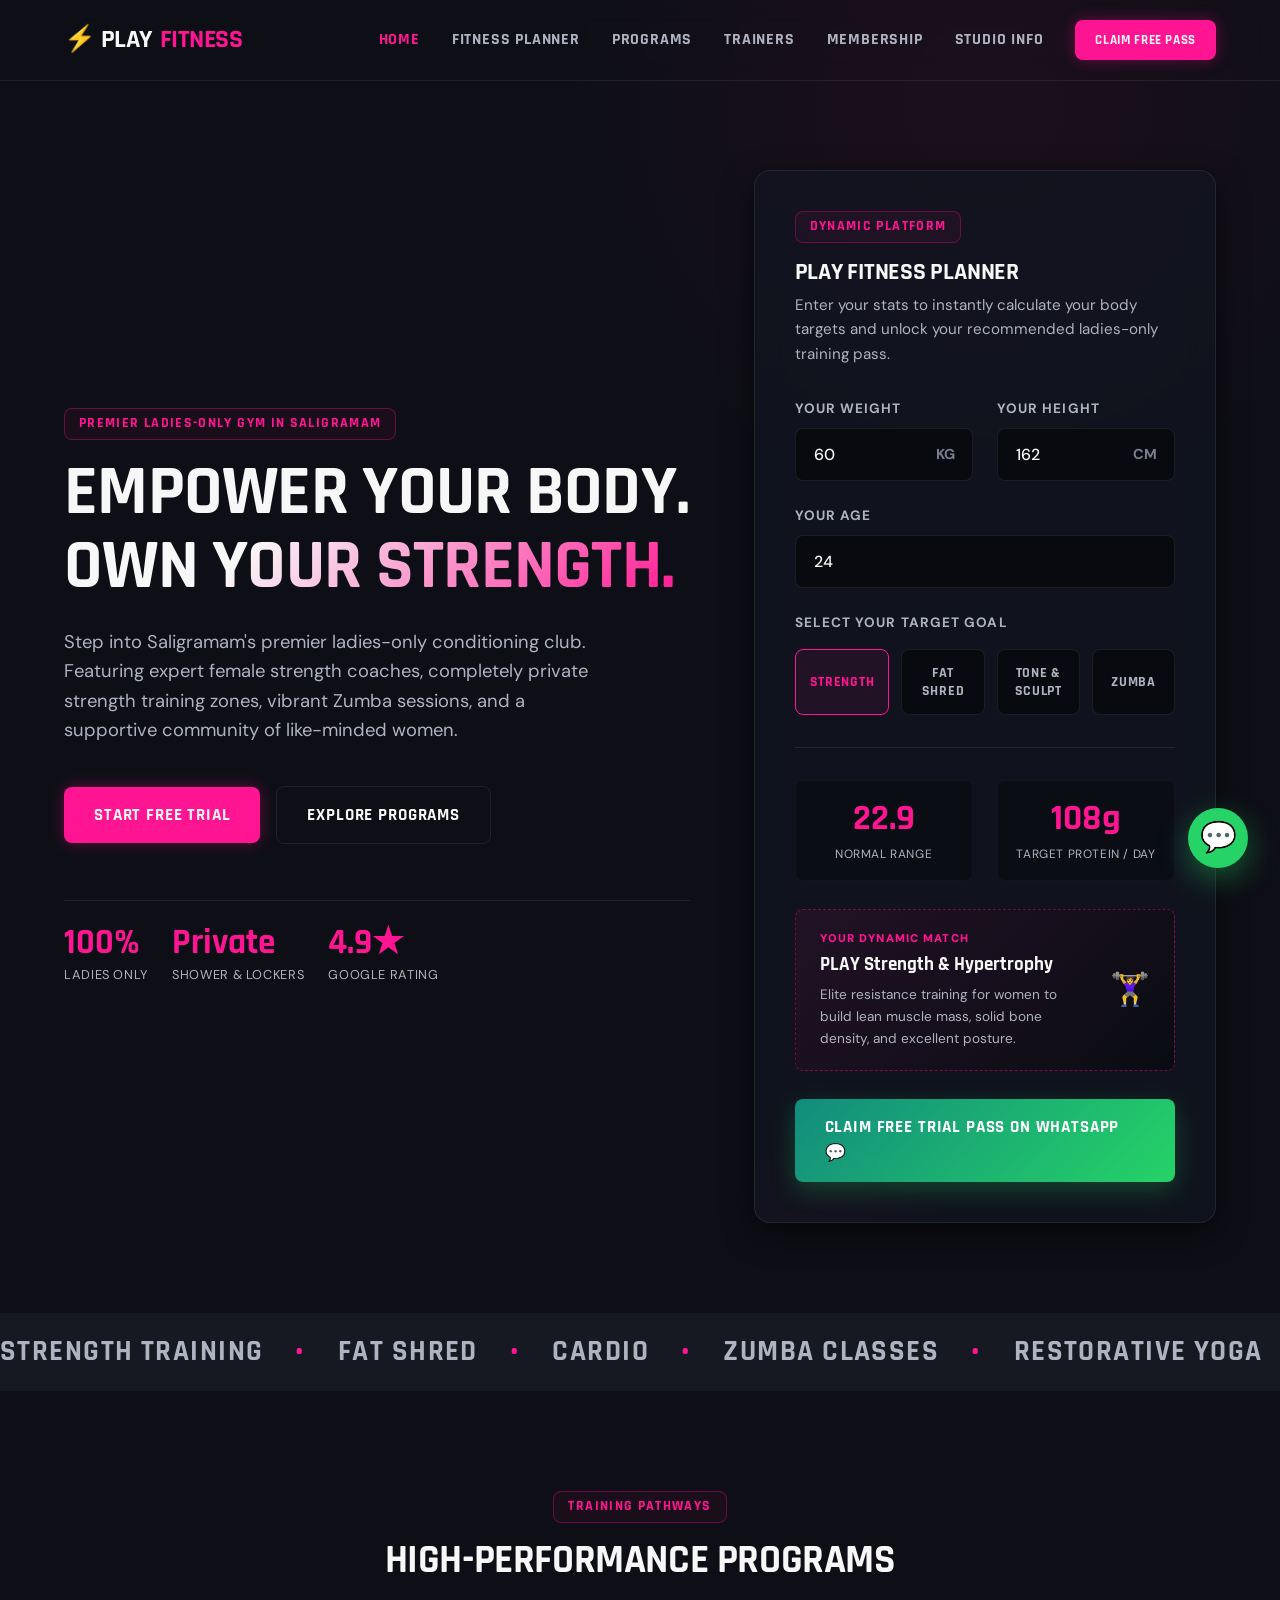
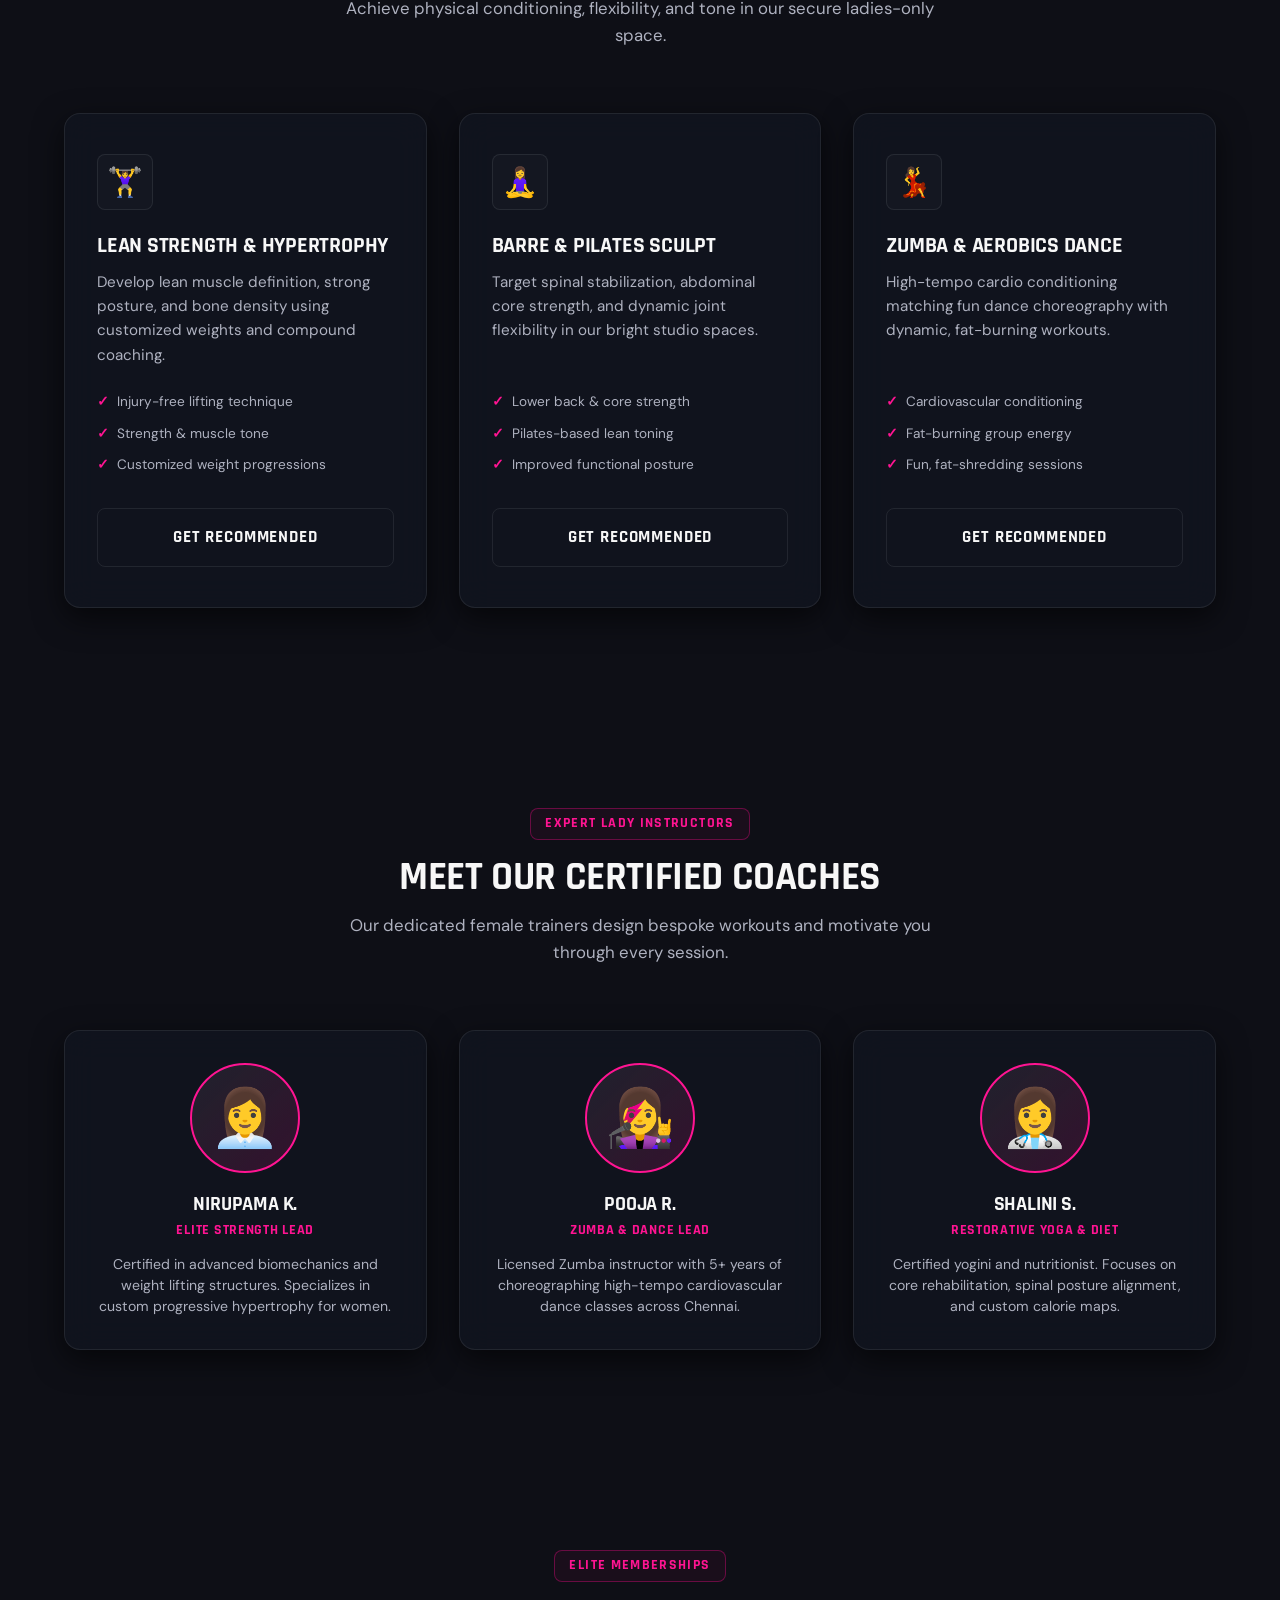
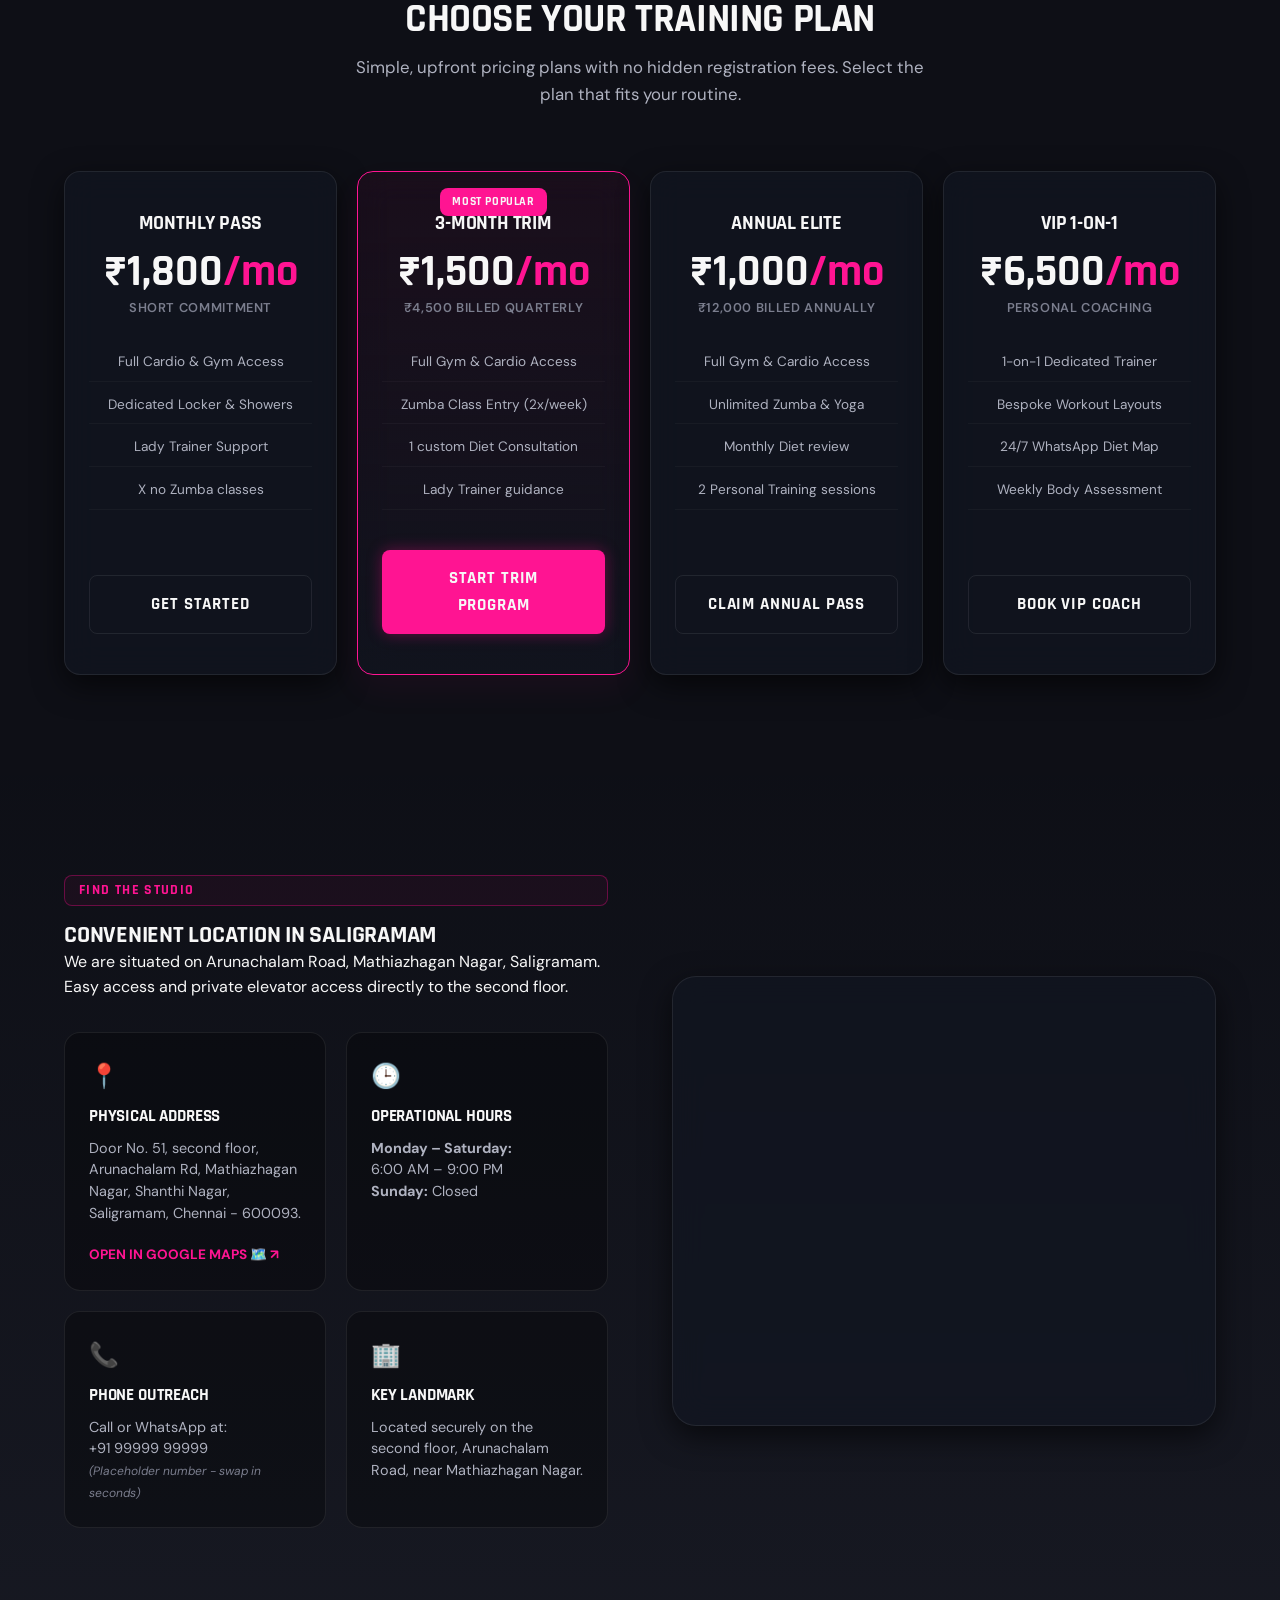
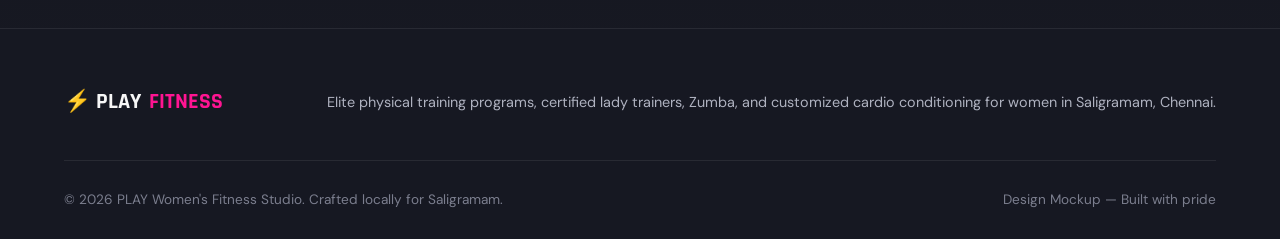
==== index.html @ 0df242b4 "Initial commit of PlayFitness" ====
<!DOCTYPE html>
<html lang="en">

<head>
  <meta charset="UTF-8">
  <meta name="viewport" content="width=device-width, initial-scale=1.0">

  <!-- Primary SEO Meta Tags -->
  <title>PLAY Women's Fitness Studio — Saligramam, Chennai | Ladies Gym</title>
  <meta name="description"
    content="PLAY Women's Fitness Studio is Saligramam's premier ladies gym. Join today for customized strength training, HIIT fat shred, Zumba classes, and private lady trainers.">
  <meta name="keywords"
    content="Ladies Gym in Saligramam, Women's Fitness Studio Chennai, Zumba Classes Saligramam, Female Personal Trainer Chennai, Best Gym for Women Chennai">
  <meta name="author" content="PLAY Women's Fitness Studio">

  <!-- Open Graph / Facebook -->
  <meta property="og:type" content="website">
  <meta property="og:url" content="https://playwomensfitness.in">
  <meta property="og:title" content="PLAY Women's Fitness Studio — Saligramam, Chennai">
  <meta property="og:description"
    content="Empower your body at Saligramam's premier ladies-only gym. Claim your free 1-Day Trial Pass and try our private group classes today.">

  <!-- Tab Icon (Pulsing Lightning Bolt Emoji SVG) -->
  <link rel="icon"
    href="data:image/svg+xml,<svg xmlns=%22http://www.w3.org/2000/svg%22 viewBox=%220 0 100 100%22><text y=%22.9em%22 font-size=%2290%22>⚡</text></svg>">

  <!-- CSS Stylesheet -->
  <link rel="stylesheet" href="css/style.css">
</head>

<body>

  <!-- ==========================================
       HEADER & NAVIGATION
       ========================================== -->
  <header class="site-header">
    <div class="container header-container">
      <a href="#" class="logo">
        ⚡ PLAY <span>Fitness</span>
      </a>

      <nav class="nav-menu">
        <a href="#" class="nav-link active">Home</a>
        <a href="#planner" class="nav-link">Fitness Planner</a>
        <a href="#programs" class="nav-link">Programs</a>
        <a href="#trainers" class="nav-link">Trainers</a>
        <a href="#pricing" class="nav-link">Membership</a>
        <a href="#location" class="nav-link">Studio Info</a>
        <a href="#planner" class="btn btn-primary"
          style="padding: 10px 20px; font-size: 0.8rem; border-radius: var(--radius-sm);">Claim Free Pass</a>
      </nav>

      <button class="menu-toggle" aria-label="Toggle Menu">
        <span></span>
        <span></span>
        <span></span>
      </button>
    </div>
  </header>

  <!-- ==========================================
       HERO SECTION
       ========================================== -->
  <section class="hero-section">
    <div class="container hero-grid">
      <div class="hero-content">
        <span class="section-tag">PREMIER LADIES-ONLY GYM IN SALIGRAMAM</span>
        <h1>Empower Your Body. <br><span class="text-gradient">Own Your Strength.</span></h1>
        <p>Step into Saligramam's premier ladies-only conditioning club. Featuring expert female strength coaches,
          completely private strength training zones, vibrant Zumba sessions, and a supportive community of like-minded
          women.</p>
        <div class="hero-cta">
          <a href="#planner" class="btn btn-primary">Start Free Trial</a>
          <a href="#programs" class="btn btn-secondary">Explore Programs</a>
        </div>

        <div class="hero-badge-group">
          <div class="hero-badge">
            <span class="number">100%</span>
            <span class="label">Ladies Only</span>
          </div>
          <div class="hero-badge">
            <span class="number">Private</span>
            <span class="label">Shower & Lockers</span>
          </div>
          <div class="hero-badge">
            <span class="number">4.9★</span>
            <span class="label">Google Rating</span>
          </div>
        </div>
      </div>

      <!-- Interactive Calculator Card (Scaffolded Right Side of Hero) -->
      <div id="planner" class="calculator-card glass-card">
        <span class="section-tag">DYNAMIC PLATFORM</span>
        <h2 class="calc-title">PLAY Fitness Planner</h2>
        <p class="calc-subtitle">Enter your stats to instantly calculate your body targets and unlock your recommended
          ladies-only training pass.</p>

        <div class="form-container">
          <div class="form-row">
            <div class="input-group">
              <label class="input-label" for="weight">Your Weight</label>
              <div class="input-wrapper">
                <input class="form-control" type="number" id="weight" value="60" min="30" max="250" required>
                <span class="input-unit">KG</span>
              </div>
            </div>
            <div class="input-group">
              <label class="input-label" for="height">Your Height</label>
              <div class="input-wrapper">
                <input class="form-control" type="number" id="height" value="162" min="100" max="250" required>
                <span class="input-unit">CM</span>
              </div>
            </div>
          </div>

          <div class="form-row">
            <div class="input-group" style="grid-column: span 2;">
              <label class="input-label" for="age">Your Age</label>
              <input class="form-control" type="number" id="age" value="24" min="10" max="100" required>
            </div>
          </div>

          <div class="input-group" style="margin-bottom: 28px;">
            <label class="input-label" style="margin-bottom: 8px;">Select Your Target Goal</label>
            <div class="goal-selector">
              <button class="btn-select active" data-goal="muscle">Strength</button>
              <button class="btn-select" data-goal="loss">Fat Shred</button>
              <button class="btn-select" data-goal="core">Tone & Sculpt</button>
              <button class="btn-select" data-goal="dance">Zumba</button>
            </div>
          </div>

          <!-- Dynamic Results Area -->
          <div class="calc-results">
            <div class="results-grid">
              <div class="result-box">
                <div id="bmi-value" class="result-val">22.9</div>
                <div id="bmi-label" class="result-label">Normal Range</div>
              </div>
              <div class="result-box">
                <div id="protein-value" class="result-val">108g</div>
                <div class="result-label">Target Protein / Day</div>
              </div>
            </div>

            <div class="recommendation-alert">
              <div class="info">
                <span class="tag">YOUR DYNAMIC MATCH</span>
                <div id="recom-program" class="program-name">PLAY Strength & Hypertrophy</div>
                <div id="recom-desc" class="program-desc">Elite resistance training for women to build lean muscle mass,
                  solid bone density, and excellent posture.</div>
              </div>
              <div id="recom-icon" class="icon">🏋️‍♀️</div>
            </div>

            <!-- WhatsApp URL Link -->
            <a id="whatsapp-cta" href="#" target="_blank" class="btn cta-btn-whatsapp">
              Claim Free Trial Pass on WhatsApp 💬
            </a>
          </div>
        </div>
      </div>
    </div>
  </section>

  <!-- ==========================================
       INFINITE SCROLLING TEXT MARQUEE
       ========================================== -->
  <section class="marquee-container">
    <div class="marquee-content">
      <div class="marquee-text">STRENGTH TRAINING <span>•</span> FAT SHRED <span>•</span> CARDIO <span>•</span> ZUMBA
        CLASSES <span>•</span> Restorative Yoga <span>•</span> 100% PRIVATE SISTERHOOD <span>•</span> DIET CONSULTATIONS
        <span>•</span></div>
      <div class="marquee-text">STRENGTH TRAINING <span>•</span> FAT SHRED <span>•</span> CARDIO <span>•</span> ZUMBA
        CLASSES <span>•</span> Restorative Yoga <span>•</span> 100% PRIVATE SISTERHOOD <span>•</span> DIET CONSULTATIONS
        <span>•</span></div>
    </div>
  </section>

  <!-- ==========================================
       PROGRAMS / SERVICES SECTION
       ========================================== -->
  <section id="programs" class="programs-section">
    <div class="container">
      <div class="section-header">
        <span class="section-tag">TRAINING PATHWAYS</span>
        <h2>High-Performance Programs</h2>
        <p>Achieve physical conditioning, flexibility, and tone in our secure ladies-only space.</p>
      </div>

      <div class="programs-grid">
        <!-- Card 1: Strength Training -->
        <div class="program-card glass-card">
          <div class="program-icon">🏋️‍♀️</div>
          <h3>Lean Strength & Hypertrophy</h3>
          <p>Develop lean muscle definition, strong posture, and bone density using customized weights and compound
            coaching.</p>
          <ul class="program-features">
            <li>Injury-free lifting technique</li>
            <li>Strength & muscle tone</li>
            <li>Customized weight progressions</li>
          </ul>
          <a href="#planner" class="btn btn-secondary">Get Recommended</a>
        </div>

        <!-- Card 2: Pilates & Sculpt -->
        <div class="program-card glass-card">
          <div class="program-icon">🧘‍♀️</div>
          <h3>Barre & Pilates Sculpt</h3>
          <p>Target spinal stabilization, abdominal core strength, and dynamic joint flexibility in our bright studio
            spaces.</p>
          <ul class="program-features">
            <li>Lower back & core strength</li>
            <li>Pilates-based lean toning</li>
            <li>Improved functional posture</li>
          </ul>
          <a href="#planner" class="btn btn-secondary">Get Recommended</a>
        </div>

        <!-- Card 3: Zumba & Aerobics -->
        <div class="program-card glass-card">
          <div class="program-icon">💃</div>
          <h3>Zumba & Aerobics Dance</h3>
          <p>High-tempo cardio conditioning matching fun dance choreography with dynamic, fat-burning workouts.</p>
          <ul class="program-features">
            <li>Cardiovascular conditioning</li>
            <li>Fat-burning group energy</li>
            <li>Fun, fat-shredding sessions</li>
          </ul>
          <a href="#planner" class="btn btn-secondary">Get Recommended</a>
        </div>
      </div>
    </div>
  </section>

  <!-- ==========================================
       TRAINERS GRID SECTION
       ========================================== -->
  <section id="trainers" class="trainers-section">
    <div class="container">
      <div class="section-header">
        <span class="section-tag">EXPERT LADY INSTRUCTORS</span>
        <h2>Meet Our Certified Coaches</h2>
        <p>Our dedicated female trainers design bespoke workouts and motivate you through every session.</p>
      </div>

      <div class="trainers-grid">
        <!-- Trainer 1 -->
        <div class="trainer-card glass-card">
          <div class="trainer-photo">👩‍💼</div>
          <h3>Nirupama K.</h3>
          <span class="role">Elite Strength Lead</span>
          <p>Certified in advanced biomechanics and weight lifting structures. Specializes in custom progressive
            hypertrophy for women.</p>
        </div>

        <!-- Trainer 2 -->
        <div class="trainer-card glass-card">
          <div class="trainer-photo">👩‍🎤</div>
          <h3>Pooja R.</h3>
          <span class="role">Zumba & Dance Lead</span>
          <p>Licensed Zumba instructor with 5+ years of choreographing high-tempo cardiovascular dance classes across
            Chennai.</p>
        </div>

        <!-- Trainer 3 -->
        <div class="trainer-card glass-card">
          <div class="trainer-photo">👩‍⚕️</div>
          <h3>Shalini S.</h3>
          <span class="role">Restorative Yoga & Diet</span>
          <p>Certified yogini and nutritionist. Focuses on core rehabilitation, spinal posture alignment, and custom
            calorie maps.</p>
        </div>
      </div>
    </div>
  </section>

  <!-- ==========================================
       PRICING TABLES SECTION
       ========================================== -->
  <section id="pricing" class="pricing-section">
    <div class="container">
      <div class="section-header">
        <span class="section-tag">Elite MEMBERSHIPS</span>
        <h2>Choose Your Training Plan</h2>
        <p>Simple, upfront pricing plans with no hidden registration fees. Select the plan that fits your routine.</p>
      </div>

      <div class="pricing-grid">
        <!-- Plan 1 -->
        <div class="price-card glass-card">
          <h3>Monthly Pass</h3>
          <div class="price">₹1,800<span>/mo</span></div>
          <div class="price-duration">Short Commitment</div>
          <ul class="price-features">
            <li>Full Cardio & Gym Access</li>
            <li>Dedicated Locker & Showers</li>
            <li>Lady Trainer Support</li>
            <li>X no Zumba classes</li>
          </ul>
          <a href="#planner" class="btn btn-secondary">Get Started</a>
        </div>

        <!-- Plan 2 -->
        <div class="price-card glass-card featured">
          <div class="popular-badge">Most Popular</div>
          <h3>3-Month Trim</h3>
          <div class="price">₹1,500<span>/mo</span></div>
          <div class="price-duration">₹4,500 Billed Quarterly</div>
          <ul class="price-features">
            <li>Full Gym & Cardio Access</li>
            <li>Zumba Class Entry (2x/week)</li>
            <li>1 custom Diet Consultation</li>
            <li>Lady Trainer guidance</li>
          </ul>
          <a href="#planner" class="btn btn-primary">Start Trim Program</a>
        </div>

        <!-- Plan 3 -->
        <div class="price-card glass-card">
          <h3>Annual Elite</h3>
          <div class="price">₹1,000<span>/mo</span></div>
          <div class="price-duration">₹12,000 Billed Annually</div>
          <ul class="price-features">
            <li>Full Gym & Cardio Access</li>
            <li>Unlimited Zumba & Yoga</li>
            <li>Monthly Diet review</li>
            <li>2 Personal Training sessions</li>
          </ul>
          <a href="#planner" class="btn btn-secondary">Claim Annual Pass</a>
        </div>

        <!-- Plan 4 -->
        <div class="price-card glass-card">
          <h3>VIP 1-on-1</h3>
          <div class="price">₹6,500<span>/mo</span></div>
          <div class="price-duration">Personal Coaching</div>
          <ul class="price-features">
            <li>1-on-1 Dedicated Trainer</li>
            <li>Bespoke Workout Layouts</li>
            <li>24/7 WhatsApp Diet Map</li>
            <li>Weekly Body Assessment</li>
          </ul>
          <a href="#planner" class="btn btn-secondary">Book VIP Coach</a>
        </div>
      </div>
    </div>
  </section>

  <!-- ==========================================
       LOCATION & HOURS SECTION
       ========================================== -->
  <section id="location" class="location-section">
    <div class="container location-grid">
      <div class="studio-info">
        <span class="section-tag">FIND THE STUDIO</span>
        <h2>Convenient Location in Saligramam</h2>
        <p>We are situated on Arunachalam Road, Mathiazhagan Nagar, Saligramam. Easy access and private elevator access
          directly to the second floor.</p>

        <div class="info-cards">
          <div class="info-card">
            <span class="icon">📍</span>
            <h4>Physical Address</h4>
            <p>Door No. 51, second floor, Arunachalam Rd, Mathiazhagan Nagar, Shanthi Nagar, Saligramam, Chennai -
              600093.</p>
            <a href="https://www.google.com/maps/search/?api=1&query=PLAY+Womens+Fitness+Studio+Saligramam+Chennai"
              target="_blank"
              style="color: var(--accent-magenta); font-size: 0.85rem; font-weight: 700; text-transform: uppercase; margin-top: 8px; display: inline-flex; align-items: center; gap: 4px;">
              Open in Google Maps 🗺️ ↗
            </a>
          </div>
          <div class="info-card">
            <span class="icon">🕒</span>
            <h4>Operational Hours</h4>
            <p><strong>Monday – Saturday:</strong><br>6:00 AM – 9:00 PM<br><strong>Sunday:</strong> Closed</p>
          </div>
          <div class="info-card">
            <span class="icon">📞</span>
            <h4>Phone Outreach</h4>
            <p>Call or WhatsApp at:<br>+91 99999 99999 <br><span
                style="font-size: 0.75rem; color: var(--text-muted); font-style: italic;">(Placeholder number - swap in
                seconds)</span></p>
          </div>
          <div class="info-card">
            <span class="icon">🏢</span>
            <h4>Key Landmark</h4>
            <p>Located securely on the second floor, Arunachalam Road, near Mathiazhagan Nagar.</p>
          </div>
        </div>
      </div>

      <!-- Interactive Google Maps Frame (Dynamic search layout) -->
      <div class="map-card glass-card">
        <iframe
          src="https://maps.google.com/maps?q=PLAY+Womens+Fitness+Studio+Saligramam+Chennai&t=&z=15&ie=UTF8&iwloc=&output=embed"
          allowfullscreen="" loading="lazy" referrerpolicy="no-referrer-when-downgrade">
        </iframe>
      </div>
    </div>
  </section>

  <!-- ==========================================
       FOOTER
       ========================================== -->
  <footer class="site-footer">
    <div class="container">
      <div class="footer-top">
        <div class="footer-logo">
          ⚡ PLAY <span>Fitness</span>
        </div>
        <p class="footer-tagline">Elite physical training programs, certified lady trainers, Zumba, and customized
          cardio conditioning for women in Saligramam, Chennai.</p>
      </div>

      <div class="footer-bottom">
        <p>&copy; 2026 PLAY Women's Fitness Studio. Crafted locally for Saligramam.</p>
        <p>Design Mockup &mdash; Built with pride</p>
      </div>
    </div>
  </footer>

  <!-- ==========================================
       STICKY FLOATING ACTIONS
       ========================================== -->
  <!-- Floating WhatsApp Hotkey (Placeholder number) -->
  <a href="https://wa.me/919999999999?text=Hi%20PLAY%20Fitness!%20I'd%20like%20to%20claim%20my%20Free%201-Day%20Trial%20Pass."
    target="_blank" class="whatsapp-sticky" style="background-color: #25d366;" aria-label="Chat on WhatsApp">
    💬
  </a>

  <!-- JavaScript Application -->
  <script src="js/app.js"></script>
</body>

</html>
---- css/style.css ----
@import url('https://fonts.googleapis.com/css2?family=Rajdhani:wght@500;600;700;800&family=DM+Sans:ital,opsz,wght@0,9..40,100..1000;1,9..40,100..1000&display=swap');

/* ==========================================
   CSS CUSTOM PROPERTIES (DESIGN TOKENS)
   ========================================== */
:root {
  /* Color System - Hot Magenta, Violet & Deep Indigo */
  --bg-primary: hsl(230, 24%, 7%);
  --bg-secondary: hsl(230, 20%, 11%);
  --bg-tertiary: hsl(230, 16%, 15%);

  --accent-magenta: hsl(328, 100%, 54%);
  --accent-magenta-hover: hsl(328, 100%, 46%);
  --accent-magenta-rgb: 255, 10, 137;

  --accent-purple: hsl(270, 85%, 60%);
  --accent-purple-rgb: 139, 38, 255;

  --text-primary: hsl(0, 0%, 97%);
  --text-secondary: hsl(230, 12%, 72%);
  --text-muted: hsl(230, 8%, 52%);

  /* Glassmorphism Styles */
  --glass-bg: rgba(18, 22, 33, 0.7);
  --glass-border: rgba(255, 255, 255, 0.08);
  --glass-glow: rgba(255, 10, 137, 0.12);

  /* Layout Spacing & Borders */
  --radius-sm: 8px;
  --radius-md: 16px;
  --radius-lg: 24px;
  --radius-full: 9999px;
  --shadow-sm: 0 4px 10px rgba(0, 0, 0, 0.4);
  --shadow-md: 0 10px 30px rgba(0, 0, 0, 0.6);
  --shadow-lg: 0 20px 50px rgba(0, 0, 0, 0.8);

  /* Transitions */
  --transition-fast: 0.15s cubic-bezier(0.4, 0, 0.2, 1);
  --transition-normal: 0.25s cubic-bezier(0.4, 0, 0.2, 1);
  --transition-slow: 0.45s cubic-bezier(0.4, 0, 0.2, 1);

  /* Fonts */
  --font-headings: 'Rajdhani', sans-serif;
  --font-body: 'DM Sans', sans-serif;
}

/* ==========================================
   RESET & BASE STYLES
   ========================================== */
*,
*::before,
*::after {
  box-sizing: border-box;
  margin: 0;
  padding: 0;
}

html {
  scroll-behavior: smooth;
  font-size: 16px;
  -webkit-font-smoothing: antialiased;
  -moz-osx-font-smoothing: grayscale;
}

body {
  background-color: var(--bg-primary);
  color: var(--text-primary);
  font-family: var(--font-body);
  line-height: 1.6;
  overflow-x: hidden;
}

h1,
h2,
h3,
h4,
h5,
h6 {
  font-family: var(--font-headings);
  font-weight: 800;
  letter-spacing: -0.01em;
  line-height: 1.1;
  text-transform: uppercase;
}

a {
  color: inherit;
  text-decoration: none;
  transition: var(--transition-fast);
}

ul {
  list-style: none;
}

img {
  max-width: 100%;
  height: auto;
  display: block;
}

/* Custom Scrollbar */
::-webkit-scrollbar {
  width: 8px;
}

::-webkit-scrollbar-track {
  background: var(--bg-primary);
}

::-webkit-scrollbar-thumb {
  background: var(--bg-tertiary);
  border-radius: var(--radius-full);
}

::-webkit-scrollbar-thumb:hover {
  background: var(--accent-magenta);
}

/* ==========================================
   REUSABLE UTILITIES
   ========================================== */
.container {
  width: 100%;
  max-width: 1200px;
  margin: 0 auto;
  padding: 0 24px;
}

.glass-card {
  background: var(--glass-bg);
  border: 1px solid var(--glass-border);
  backdrop-filter: blur(16px);
  -webkit-backdrop-filter: blur(16px);
  border-radius: var(--radius-md);
  box-shadow: var(--shadow-md);
}

.btn {
  display: inline-flex;
  align-items: center;
  justify-content: center;
  gap: 8px;
  padding: 15px 30px;
  font-family: var(--font-headings);
  font-size: 1.05rem;
  font-weight: 700;
  text-transform: uppercase;
  border-radius: var(--radius-sm);
  border: none;
  cursor: pointer;
  transition: var(--transition-normal);
  position: relative;
  overflow: hidden;
  letter-spacing: 0.05em;
}

.btn-primary {
  background-color: var(--accent-magenta);
  color: var(--text-primary);
  box-shadow: 0 0 15px rgba(var(--accent-magenta-rgb), 0.35);
  font-weight: 800;
}

.btn-primary:hover {
  background-color: var(--accent-magenta-hover);
  transform: translateY(-2px);
  box-shadow: 0 0 25px rgba(var(--accent-magenta-rgb), 0.55);
}

.btn-secondary {
  background-color: transparent;
  color: var(--text-primary);
  border: 1.5px solid var(--glass-border);
}

.btn-secondary:hover {
  background-color: rgba(255, 255, 255, 0.04);
  border-color: var(--text-primary);
  transform: translateY(-2px);
}

.text-gradient {
  background: linear-gradient(135deg, var(--text-primary) 30%, var(--accent-magenta) 100%);
  -webkit-background-clip: text;
  -webkit-text-fill-color: transparent;
  background-clip: text;
}

.section-tag {
  display: inline-block;
  font-family: var(--font-headings);
  font-size: 0.85rem;
  font-weight: 800;
  text-transform: uppercase;
  color: var(--accent-magenta);
  border: 1px solid rgba(var(--accent-magenta-rgb), 0.35);
  padding: 4px 14px;
  border-radius: var(--radius-sm);
  margin-bottom: 16px;
  letter-spacing: 0.1em;
  background: rgba(var(--accent-magenta-rgb), 0.05);
}

/* ==========================================
   HEADER & NAVIGATION
   ========================================== */
.site-header {
  position: fixed;
  top: 0;
  left: 0;
  width: 100%;
  z-index: 100;
  background: rgba(var(--bg-primary), 0.85);
  backdrop-filter: blur(12px);
  -webkit-backdrop-filter: blur(12px);
  border-bottom: 1px solid var(--glass-border);
  transition: var(--transition-normal);
}

.header-container {
  display: flex;
  align-items: center;
  justify-content: space-between;
  height: 80px;
}

.logo {
  display: flex;
  align-items: center;
  gap: 8px;
  font-family: var(--font-headings);
  font-size: 1.6rem;
  font-weight: 800;
  text-transform: uppercase;
  letter-spacing: -0.02em;
}

.logo span {
  color: var(--accent-magenta);
}

.nav-menu {
  display: flex;
  align-items: center;
  gap: 32px;
}

.nav-link {
  font-size: 1rem;
  font-weight: 700;
  color: var(--text-secondary);
  text-transform: uppercase;
  letter-spacing: 0.05em;
  font-family: var(--font-headings);
}

.nav-link:hover,
.nav-link.active {
  color: var(--accent-magenta);
}

.menu-toggle {
  display: none;
  flex-direction: column;
  gap: 6px;
  background: none;
  border: none;
  cursor: pointer;
  z-index: 102;
}

.menu-toggle span {
  display: block;
  width: 28px;
  height: 2.5px;
  background-color: var(--text-primary);
  border-radius: var(--radius-full);
  transition: var(--transition-normal);
}

/* ==========================================
   HERO SECTION
   ========================================== */
.hero-section {
  padding-top: 170px;
  padding-bottom: 90px;
  position: relative;
  overflow: hidden;
}

/* Rose/Purple Ambient Background Radial */
.hero-section::before {
  content: '';
  position: absolute;
  top: -25%;
  right: -10%;
  width: 850px;
  height: 850px;
  background: radial-gradient(circle, rgba(var(--accent-magenta-rgb), 0.06) 0%, transparent 70%);
  z-index: -1;
  pointer-events: none;
}

.hero-grid {
  display: grid;
  grid-template-columns: 1.15fr 0.85fr;
  gap: 64px;
  align-items: center;
}

.hero-content h1 {
  font-size: clamp(2.6rem, 5.5vw, 4.5rem);
  font-weight: 800;
  line-height: 1.05;
  margin-bottom: 24px;
}

.hero-content p {
  font-size: 1.15rem;
  color: var(--text-secondary);
  margin-bottom: 40px;
  max-width: 550px;
}

.hero-cta {
  display: flex;
  align-items: center;
  gap: 16px;
  flex-wrap: wrap;
}

.hero-badge-group {
  display: flex;
  align-items: center;
  gap: 24px;
  margin-top: 56px;
  border-top: 1px solid var(--glass-border);
  padding-top: 24px;
}

.hero-badge {
  display: flex;
  flex-direction: column;
}

.hero-badge .number {
  font-family: var(--font-headings);
  font-size: 2.2rem;
  font-weight: 800;
  color: var(--accent-magenta);
  line-height: 1;
}

.hero-badge .label {
  font-size: 0.8rem;
  color: var(--text-secondary);
  text-transform: uppercase;
  letter-spacing: 0.05em;
  margin-top: 4px;
}

/* ==========================================
   INFINITE SCROLLING TEXT MARQUEE
   ========================================== */
.marquee-container {
  background-color: var(--bg-secondary);
  border-y: 1px solid var(--glass-border);
  padding: 16px 0;
  overflow: hidden;
  position: relative;
  white-space: nowrap;
  display: flex;
  align-items: center;
}

.marquee-content {
  display: inline-flex;
  gap: 2rem;
  animation: marquee-animation 24s linear infinite;
}

.marquee-text {
  font-family: var(--font-headings);
  font-size: 1.8rem;
  font-weight: 800;
  text-transform: uppercase;
  color: var(--text-secondary);
  letter-spacing: 0.05em;
  display: flex;
  align-items: center;
  gap: 2rem;
}

.marquee-text span {
  color: var(--accent-magenta);
}

@keyframes marquee-animation {
  0% {
    transform: translateX(0);
  }

  100% {
    transform: translateX(-50%);
  }
}

/* ==========================================
   INTERACTIVE CALCULATOR / PLANNER
   ========================================== */
.calculator-card {
  padding: 40px;
  position: relative;
  overflow: hidden;
}

.calculator-card::after {
  content: '';
  position: absolute;
  bottom: -20%;
  left: -20%;
  width: 320px;
  height: 320px;
  background: radial-gradient(circle, rgba(var(--accent-magenta-rgb), 0.03) 0%, transparent 60%);
  pointer-events: none;
}

.calc-title {
  margin-bottom: 8px;
}

.calc-subtitle {
  color: var(--text-secondary);
  font-size: 0.95rem;
  margin-bottom: 32px;
}

.form-row {
  display: grid;
  grid-template-columns: 1fr 1fr;
  gap: 24px;
  margin-bottom: 24px;
}

.input-group {
  display: flex;
  flex-direction: column;
  gap: 8px;
}

.input-label {
  font-size: 0.85rem;
  font-weight: 700;
  color: var(--text-secondary);
  text-transform: uppercase;
  letter-spacing: 0.08em;
}

.input-wrapper {
  position: relative;
  display: flex;
  align-items: center;
}

.form-control {
  width: 100%;
  background: rgba(0, 0, 0, 0.45);
  border: 1px solid var(--glass-border);
  color: var(--text-primary);
  padding: 15px 18px;
  border-radius: var(--radius-sm);
  font-family: var(--font-body);
  font-size: 1rem;
  font-weight: 500;
  transition: var(--transition-fast);
}

.form-control:focus {
  outline: none;
  border-color: var(--accent-magenta);
  box-shadow: 0 0 10px rgba(var(--accent-magenta-rgb), 0.18);
}

.input-unit {
  position: absolute;
  right: 18px;
  color: var(--text-muted);
  font-size: 0.9rem;
  font-weight: 700;
}

.btn-select {
  display: flex;
  align-items: center;
  justify-content: center;
  background: rgba(0, 0, 0, 0.45);
  border: 1px solid var(--glass-border);
  color: var(--text-secondary);
  padding: 14px;
  border-radius: var(--radius-sm);
  cursor: pointer;
  font-family: var(--font-headings);
  font-weight: 700;
  transition: var(--transition-fast);
  font-size: 0.9rem;
  letter-spacing: 0.05em;
  text-transform: uppercase;
}

.btn-select.active {
  background: rgba(var(--accent-magenta-rgb), 0.08);
  border-color: var(--accent-magenta);
  color: var(--accent-magenta);
}

.goal-selector {
  display: grid;
  grid-template-columns: repeat(4, 1fr);
  gap: 12px;
}

/* Estimar Output Display */
.calc-results {
  margin-top: 32px;
  padding-top: 32px;
  border-top: 1px solid var(--glass-border);
}

.results-grid {
  display: grid;
  grid-template-columns: 1fr 1fr;
  gap: 24px;
  margin-bottom: 28px;
}

.result-box {
  background: rgba(0, 0, 0, 0.3);
  border: 1px solid rgba(255, 255, 255, 0.03);
  padding: 16px;
  border-radius: var(--radius-sm);
  text-align: center;
}

.result-val {
  font-family: var(--font-headings);
  font-size: 2.25rem;
  font-weight: 800;
  color: var(--accent-magenta);
  line-height: 1.2;
}

.result-label {
  font-size: 0.75rem;
  text-transform: uppercase;
  color: var(--text-secondary);
  letter-spacing: 0.05em;
  margin-top: 4px;
}

/* Recommended Program Card */
.recommendation-alert {
  background: linear-gradient(135deg, rgba(var(--accent-magenta-rgb), 0.08) 0%, rgba(0, 0, 0, 0.35) 100%);
  border: 1.5px dashed rgba(var(--accent-magenta-rgb), 0.4);
  padding: 20px 24px;
  border-radius: var(--radius-sm);
  margin-bottom: 28px;
  display: flex;
  align-items: center;
  justify-content: space-between;
  gap: 20px;
}

.recommendation-alert .info {
  display: flex;
  flex-direction: column;
}

.recommendation-alert .tag {
  font-size: 0.7rem;
  text-transform: uppercase;
  font-weight: 900;
  letter-spacing: 0.1em;
  color: var(--accent-magenta);
}

.recommendation-alert .program-name {
  font-family: var(--font-headings);
  font-size: 1.2rem;
  font-weight: 800;
  margin-top: 2px;
}

.recommendation-alert .program-desc {
  font-size: 0.85rem;
  color: var(--text-secondary);
  margin-top: 4px;
}

.recommendation-alert .icon {
  font-size: 2rem;
  opacity: 0.95;
}

/* Dynamic WhatsApp Link CTA */
.cta-btn-whatsapp {
  width: 100%;
  background: linear-gradient(135deg, #128c7e 0%, #25d366 100%);
  color: white;
  border: none;
  font-weight: 800;
  box-shadow: 0 8px 24px rgba(37, 211, 102, 0.25);
  animation: pulse-whatsapp 2s infinite;
}

.cta-btn-whatsapp:hover {
  background: #25d366;
  transform: translateY(-2px);
  box-shadow: 0 12px 30px rgba(37, 211, 102, 0.45);
}

@keyframes pulse-whatsapp {
  0% {
    box-shadow: 0 0 0 0 rgba(37, 211, 102, 0.6);
  }

  70% {
    box-shadow: 0 0 0 12px rgba(37, 211, 102, 0);
  }

  100% {
    box-shadow: 0 0 0 0 rgba(37, 211, 102, 0);
  }
}

/* ==========================================
   PROGRAMS / SERVICES
   ========================================== */
.programs-section {
  padding: 100px 0;
  position: relative;
}

.section-header {
  text-align: center;
  max-width: 600px;
  margin: 0 auto 64px auto;
}

.section-header h2 {
  font-size: 2.5rem;
  font-weight: 800;
}

.section-header p {
  color: var(--text-secondary);
  margin-top: 12px;
  font-size: 1.05rem;
}

.programs-grid {
  display: grid;
  grid-template-columns: repeat(3, 1fr);
  gap: 32px;
}

.program-card {
  padding: 40px 32px;
  display: flex;
  flex-direction: column;
  height: 100%;
  transition: var(--transition-normal);
  position: relative;
  overflow: hidden;
}

.program-card::before {
  content: '';
  position: absolute;
  top: 0;
  left: 0;
  width: 100%;
  height: 3px;
  background: linear-gradient(90deg, transparent, var(--accent-magenta), transparent);
  opacity: 0;
  transition: var(--transition-normal);
}

.program-card:hover {
  transform: translateY(-8px);
  border-color: rgba(var(--accent-magenta-rgb), 0.25);
  box-shadow: 0 15px 35px rgba(0, 0, 0, 0.7), 0 0 20px rgba(var(--accent-magenta-rgb), 0.05);
}

.program-card:hover::before {
  opacity: 1;
}

.program-icon {
  width: 56px;
  height: 56px;
  background: rgba(255, 255, 255, 0.02);
  border: 1px solid var(--glass-border);
  border-radius: var(--radius-sm);
  display: flex;
  align-items: center;
  justify-content: center;
  font-size: 1.8rem;
  margin-bottom: 24px;
  transition: var(--transition-fast);
}

.program-card:hover .program-icon {
  background: rgba(var(--accent-magenta-rgb), 0.1);
  border-color: var(--accent-magenta);
  color: var(--accent-magenta);
  transform: scale(1.05);
}

.program-card h3 {
  font-size: 1.35rem;
  margin-bottom: 12px;
}

.program-card p {
  color: var(--text-secondary);
  font-size: 0.95rem;
  line-height: 1.6;
  margin-bottom: 24px;
  flex-grow: 1;
}

.program-features {
  display: flex;
  flex-direction: column;
  gap: 10px;
  margin-bottom: 32px;
}

.program-features li {
  font-size: 0.85rem;
  color: var(--text-secondary);
  display: flex;
  align-items: center;
  gap: 8px;
}

.program-features li::before {
  content: '✓';
  color: var(--accent-magenta);
  font-weight: 700;
}

/* ==========================================
   TRAINERS GRID SECTION
   ========================================== */
.trainers-section {
  padding: 100px 0;
  position: relative;
}

.trainers-grid {
  display: grid;
  grid-template-columns: repeat(3, 1fr);
  gap: 32px;
}

.trainer-card {
  padding: 32px;
  text-align: center;
  display: flex;
  flex-direction: column;
  align-items: center;
  transition: var(--transition-normal);
}

.trainer-card:hover {
  transform: translateY(-5px);
  border-color: rgba(var(--accent-magenta-rgb), 0.2);
}

.trainer-photo {
  width: 110px;
  height: 110px;
  background: linear-gradient(135deg, var(--bg-tertiary) 0%, rgba(var(--accent-magenta-rgb), 0.15) 100%);
  border: 2px solid var(--accent-magenta);
  border-radius: var(--radius-full);
  display: flex;
  align-items: center;
  justify-content: center;
  font-size: 3.5rem;
  margin-bottom: 20px;
}

.trainer-card h3 {
  font-size: 1.25rem;
  margin-bottom: 4px;
}

.trainer-card .role {
  color: var(--accent-magenta);
  font-family: var(--font-headings);
  font-size: 0.9rem;
  font-weight: 700;
  text-transform: uppercase;
  letter-spacing: 0.05em;
  margin-bottom: 12px;
}

.trainer-card p {
  color: var(--text-secondary);
  font-size: 0.88rem;
  line-height: 1.5;
}

/* ==========================================
   PRICING TABLES
   ========================================== */
.pricing-section {
  padding: 100px 0;
  position: relative;
}

.pricing-grid {
  display: grid;
  grid-template-columns: repeat(4, 1fr);
  gap: 20px;
}

.price-card {
  padding: 40px 24px;
  display: flex;
  flex-direction: column;
  align-items: center;
  text-align: center;
  transition: var(--transition-normal);
  position: relative;
}

.price-card.featured {
  border-color: var(--accent-magenta);
  background: linear-gradient(180deg, rgba(var(--accent-magenta-rgb), 0.05) 0%, var(--glass-bg) 100%);
  box-shadow: 0 15px 35px rgba(var(--accent-magenta-rgb), 0.05);
}

.price-card.featured .popular-badge {
  position: absolute;
  top: 16px;
  background-color: var(--accent-magenta);
  color: var(--text-primary);
  font-family: var(--font-headings);
  font-size: 0.75rem;
  font-weight: 800;
  text-transform: uppercase;
  padding: 4px 12px;
  border-radius: var(--radius-sm);
  letter-spacing: 0.05em;
}

.price-card:hover {
  transform: translateY(-5px);
  border-color: rgba(var(--accent-magenta-rgb), 0.25);
}

.price-card h3 {
  font-size: 1.25rem;
  margin-bottom: 16px;
}

.price-card .price {
  font-family: var(--font-headings);
  font-size: 2.75rem;
  font-weight: 800;
  color: var(--text-primary);
  line-height: 1;
  margin-bottom: 4px;
}

.price-card .price span {
  color: var(--accent-magenta);
}

.price-card .price-duration {
  font-size: 0.8rem;
  color: var(--text-muted);
  text-transform: uppercase;
  margin-bottom: 32px;
  font-weight: 600;
  letter-spacing: 0.05em;
}

.price-features {
  display: flex;
  flex-direction: column;
  gap: 12px;
  margin-bottom: 40px;
  width: 100%;
  flex-grow: 1;
}

.price-features li {
  font-size: 0.85rem;
  color: var(--text-secondary);
  border-bottom: 1px solid rgba(255, 255, 255, 0.03);
  padding-bottom: 8px;
}

.price-card .btn {
  width: 100%;
}

/* ==========================================
   LOCATION & STUDIO INFORMATION
   ========================================== */
.location-section {
  padding: 100px 0;
  background: linear-gradient(180deg, var(--bg-primary) 0%, var(--bg-secondary) 100%);
  position: relative;
}

.location-grid {
  display: grid;
  grid-template-columns: 1fr 1fr;
  gap: 64px;
  align-items: center;
}

.studio-info {
  display: flex;
  flex-direction: column;
}

.info-cards {
  display: grid;
  grid-template-columns: 1fr 1fr;
  gap: 20px;
  margin-top: 32px;
}

.info-card {
  padding: 24px;
  display: flex;
  flex-direction: column;
  gap: 12px;
  background: rgba(0, 0, 0, 0.3);
  border: 1px solid var(--glass-border);
  border-radius: var(--radius-md);
}

.info-card .icon {
  font-size: 1.5rem;
  color: var(--accent-magenta);
}

.info-card h4 {
  font-size: 1.05rem;
  font-weight: 700;
}

.info-card p {
  font-size: 0.9rem;
  color: var(--text-secondary);
  line-height: 1.5;
}

/* Google Maps container */
.map-card {
  height: 450px;
  overflow: hidden;
  border-radius: var(--radius-lg);
  position: relative;
}

.map-card iframe {
  width: 100%;
  height: 100%;
  border: none;
  filter: grayscale(1) invert(0.9) contrast(1.2);
  /* Dark Map Styling */
  opacity: 0.95;
  transition: var(--transition-normal);
}

.map-card:hover iframe {
  filter: none;
  opacity: 1;
}

/* ==========================================
   FOOTER
   ========================================== */
.site-footer {
  background-color: var(--bg-secondary);
  border-top: 1px solid var(--glass-border);
  padding: 56px 0 28px 0;
}

.footer-top {
  display: flex;
  align-items: center;
  justify-content: space-between;
  padding-bottom: 40px;
  border-bottom: 1px solid var(--glass-border);
  margin-bottom: 28px;
}

.footer-logo {
  display: flex;
  align-items: center;
  gap: 8px;
  font-family: var(--font-headings);
  font-size: 1.35rem;
  font-weight: 800;
  text-transform: uppercase;
}

.footer-logo span {
  color: var(--accent-magenta);
}

.footer-tagline {
  font-size: 0.9rem;
  color: var(--text-secondary);
}

.footer-bottom {
  display: flex;
  align-items: center;
  justify-content: space-between;
  font-size: 0.85rem;
  color: var(--text-muted);
}

/* Sticky Mobile Quick Actions */
.whatsapp-sticky {
  position: fixed;
  bottom: 32px;
  right: 32px;
  width: 60px;
  height: 60px;
  background-color: #25d366;
  border-radius: var(--radius-full);
  display: flex;
  align-items: center;
  justify-content: center;
  color: white;
  font-size: 1.85rem;
  box-shadow: 0 10px 30px rgba(37, 211, 102, 0.4);
  z-index: 99;
  transition: var(--transition-normal);
}

.whatsapp-sticky:hover {
  transform: scale(1.1) rotate(10deg);
  box-shadow: 0 15px 40px rgba(37, 211, 102, 0.6);
}

/* ==========================================
   RESPONSIVE DESIGN (MEDIA QUERIES)
   ========================================== */
@media (max-width: 1024px) {
  .hero-grid {
    grid-template-columns: 1fr;
    gap: 48px;
    text-align: center;
  }

  .hero-content p {
    margin: 0 auto 40px auto;
  }

  .hero-cta {
    justify-content: center;
  }

  .hero-badge-group {
    justify-content: center;
  }

  .programs-grid {
    grid-template-columns: repeat(2, 1fr);
    gap: 24px;
  }

  .pricing-grid {
    grid-template-columns: repeat(2, 1fr);
    gap: 24px;
  }

  .location-grid {
    grid-template-columns: 1fr;
    gap: 48px;
  }
}

@media (max-width: 768px) {
  .menu-toggle {
    display: flex;
  }

  .nav-menu {
    position: fixed;
    top: 0;
    right: -100%;
    width: 80%;
    height: 100vh;
    background: var(--bg-secondary);
    border-left: 1px solid var(--glass-border);
    flex-direction: column;
    justify-content: center;
    gap: 40px;
    z-index: 101;
    transition: var(--transition-normal);
  }

  .nav-menu.active {
    right: 0;
  }

  .programs-grid {
    grid-template-columns: 1fr;
    gap: 24px;
  }

  .trainers-grid {
    grid-template-columns: 1fr;
    gap: 24px;
  }

  .pricing-grid {
    grid-template-columns: 1fr;
    gap: 24px;
  }

  .form-row {
    grid-template-columns: 1fr;
    gap: 20px;
  }

  .goal-selector {
    grid-template-columns: repeat(2, 1fr);
  }

  .results-grid {
    grid-template-columns: 1fr;
    gap: 16px;
  }

  .recommendation-alert {
    flex-direction: column;
    text-align: center;
  }

  .info-cards {
    grid-template-columns: 1fr;
  }

  .footer-top {
    flex-direction: column;
    gap: 20px;
    text-align: center;
  }

  .footer-bottom {
    flex-direction: column;
    gap: 12px;
    text-align: center;
  }

  .whatsapp-sticky {
    bottom: 24px;
    right: 24px;
    width: 50px;
    height: 50px;
    font-size: 1.5rem;
  }
}
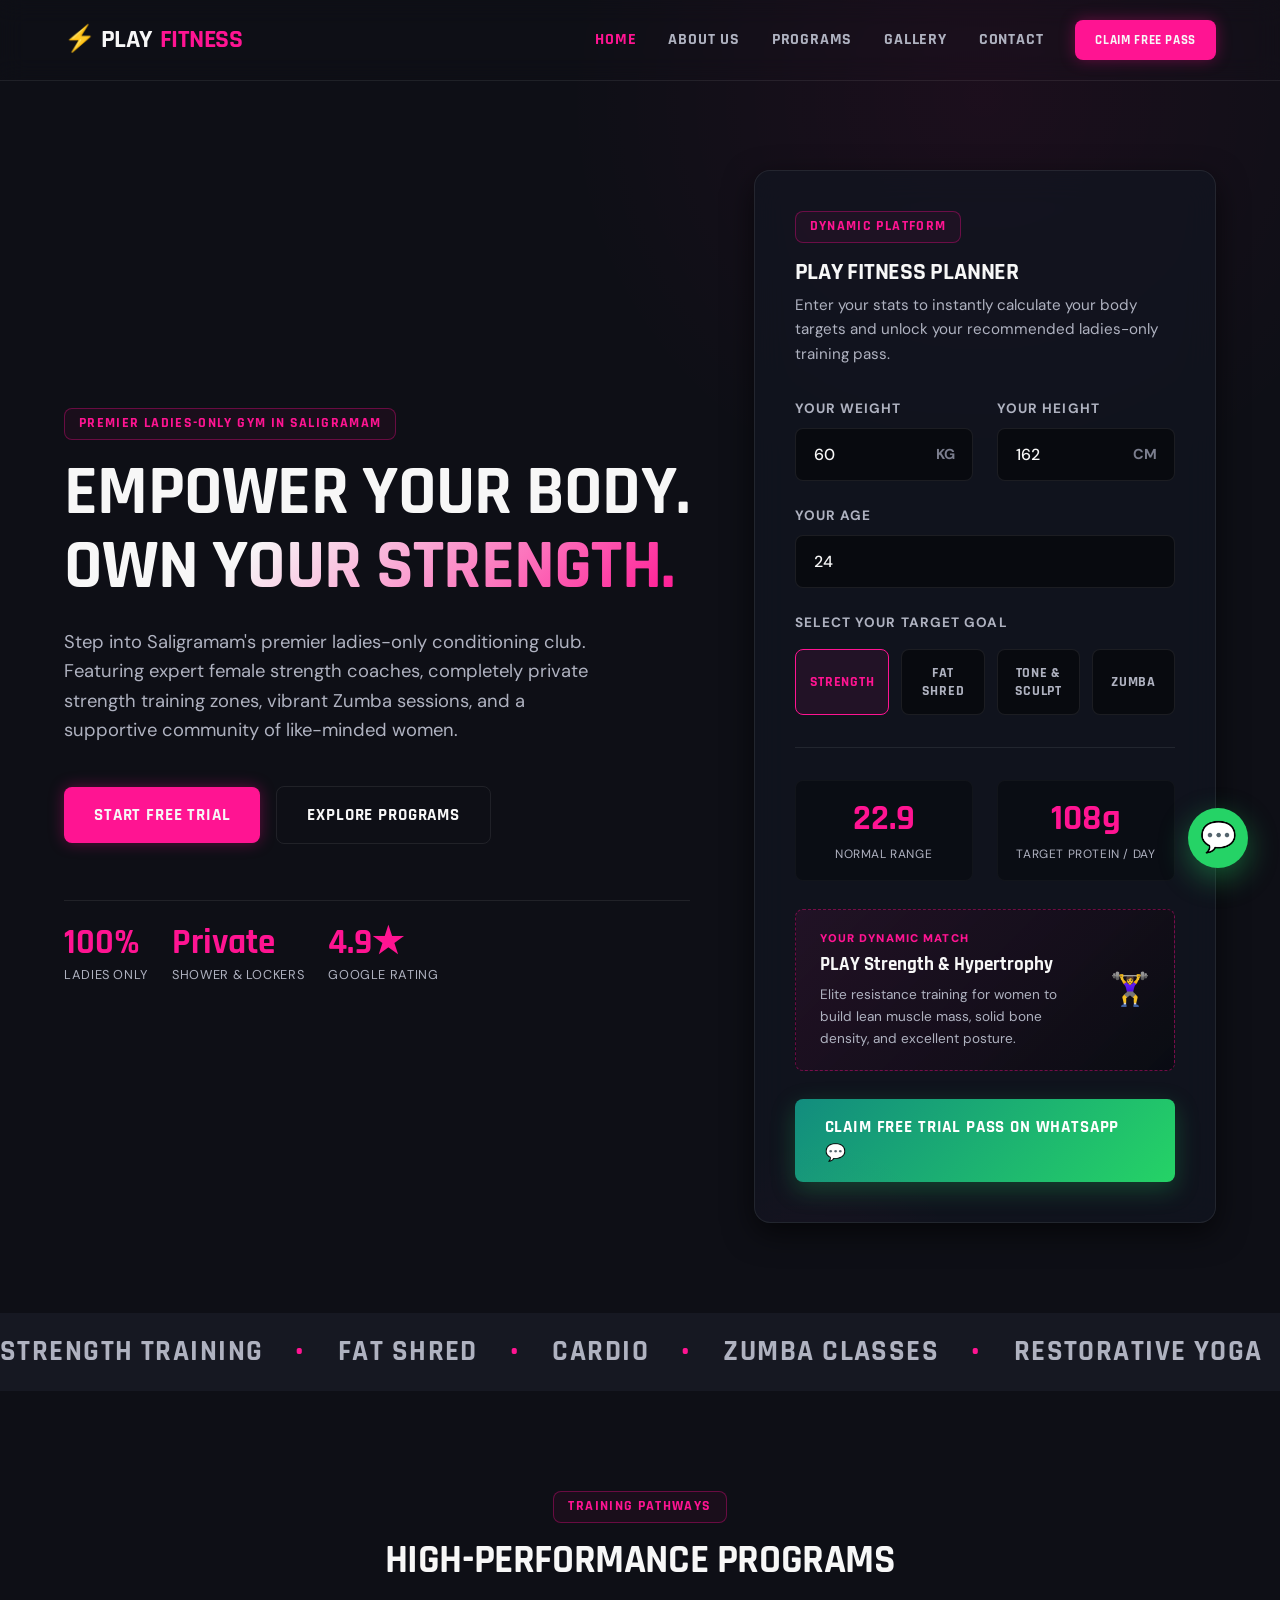
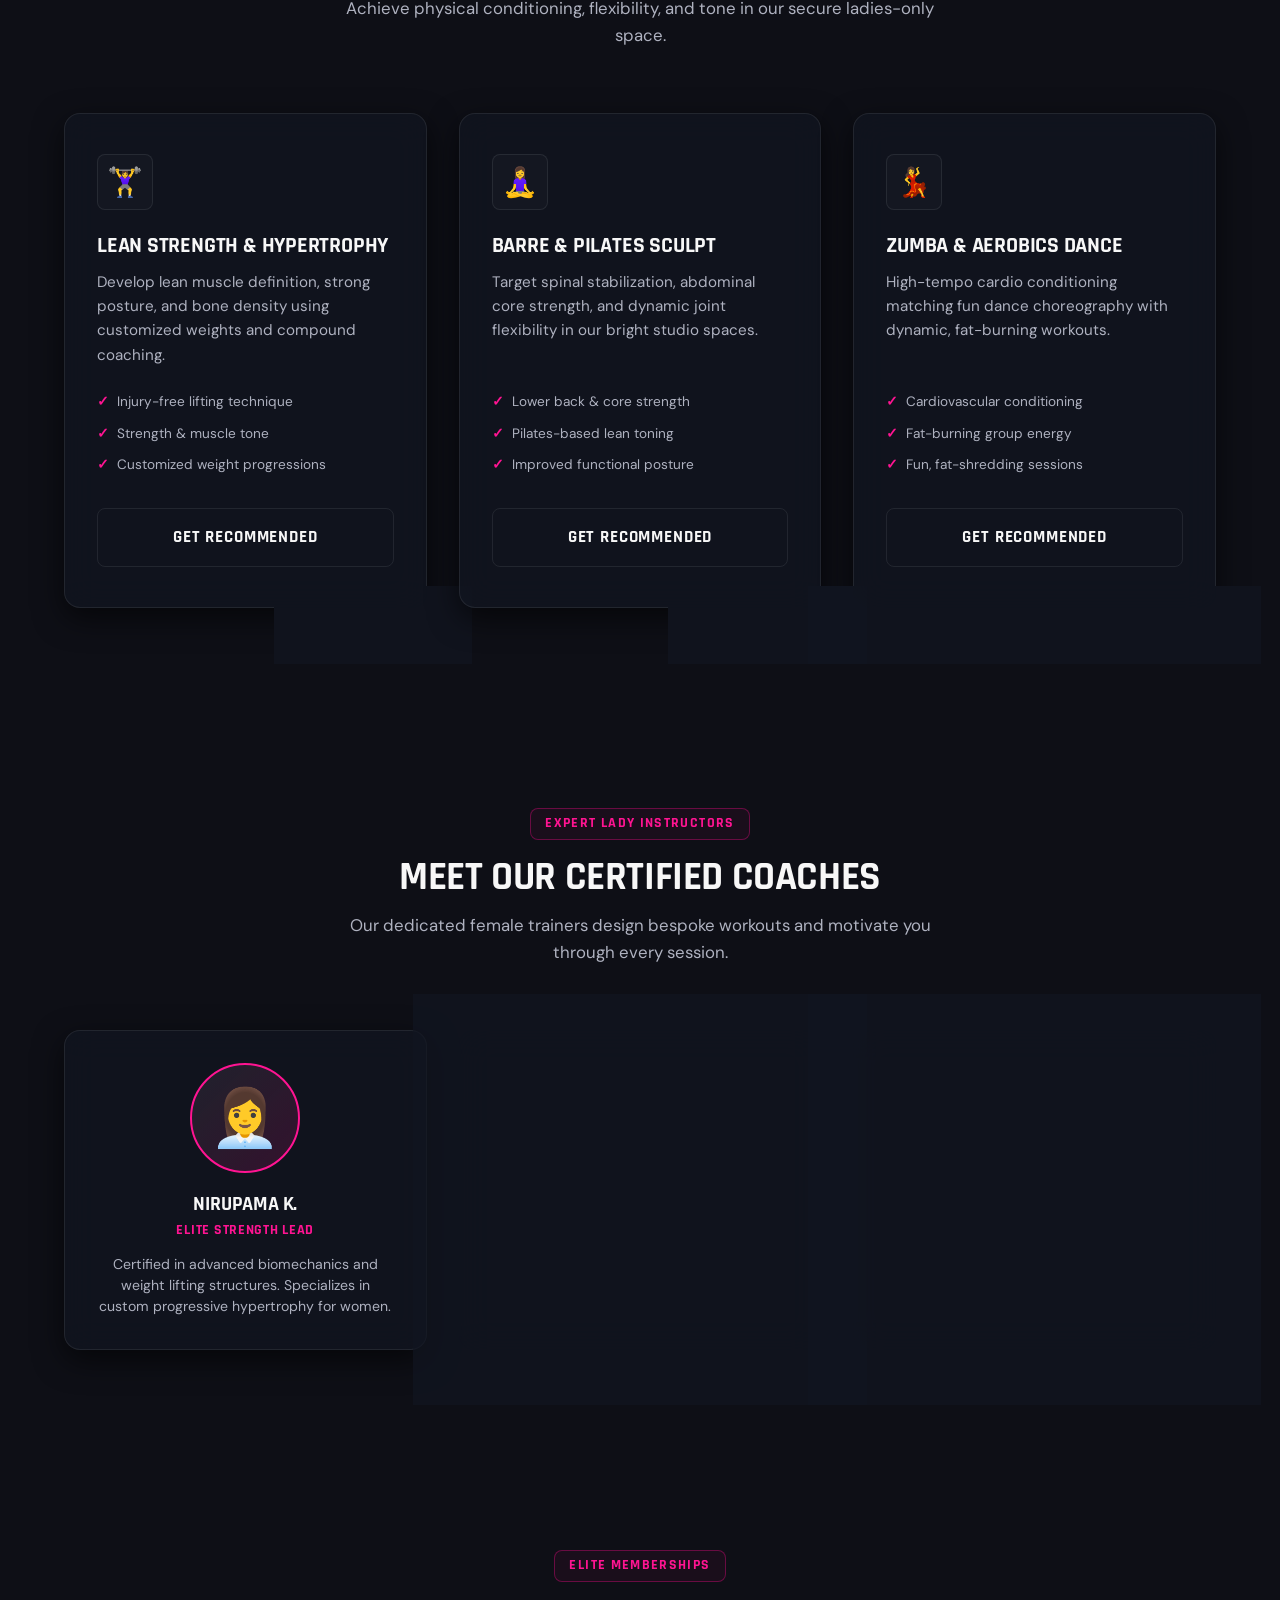
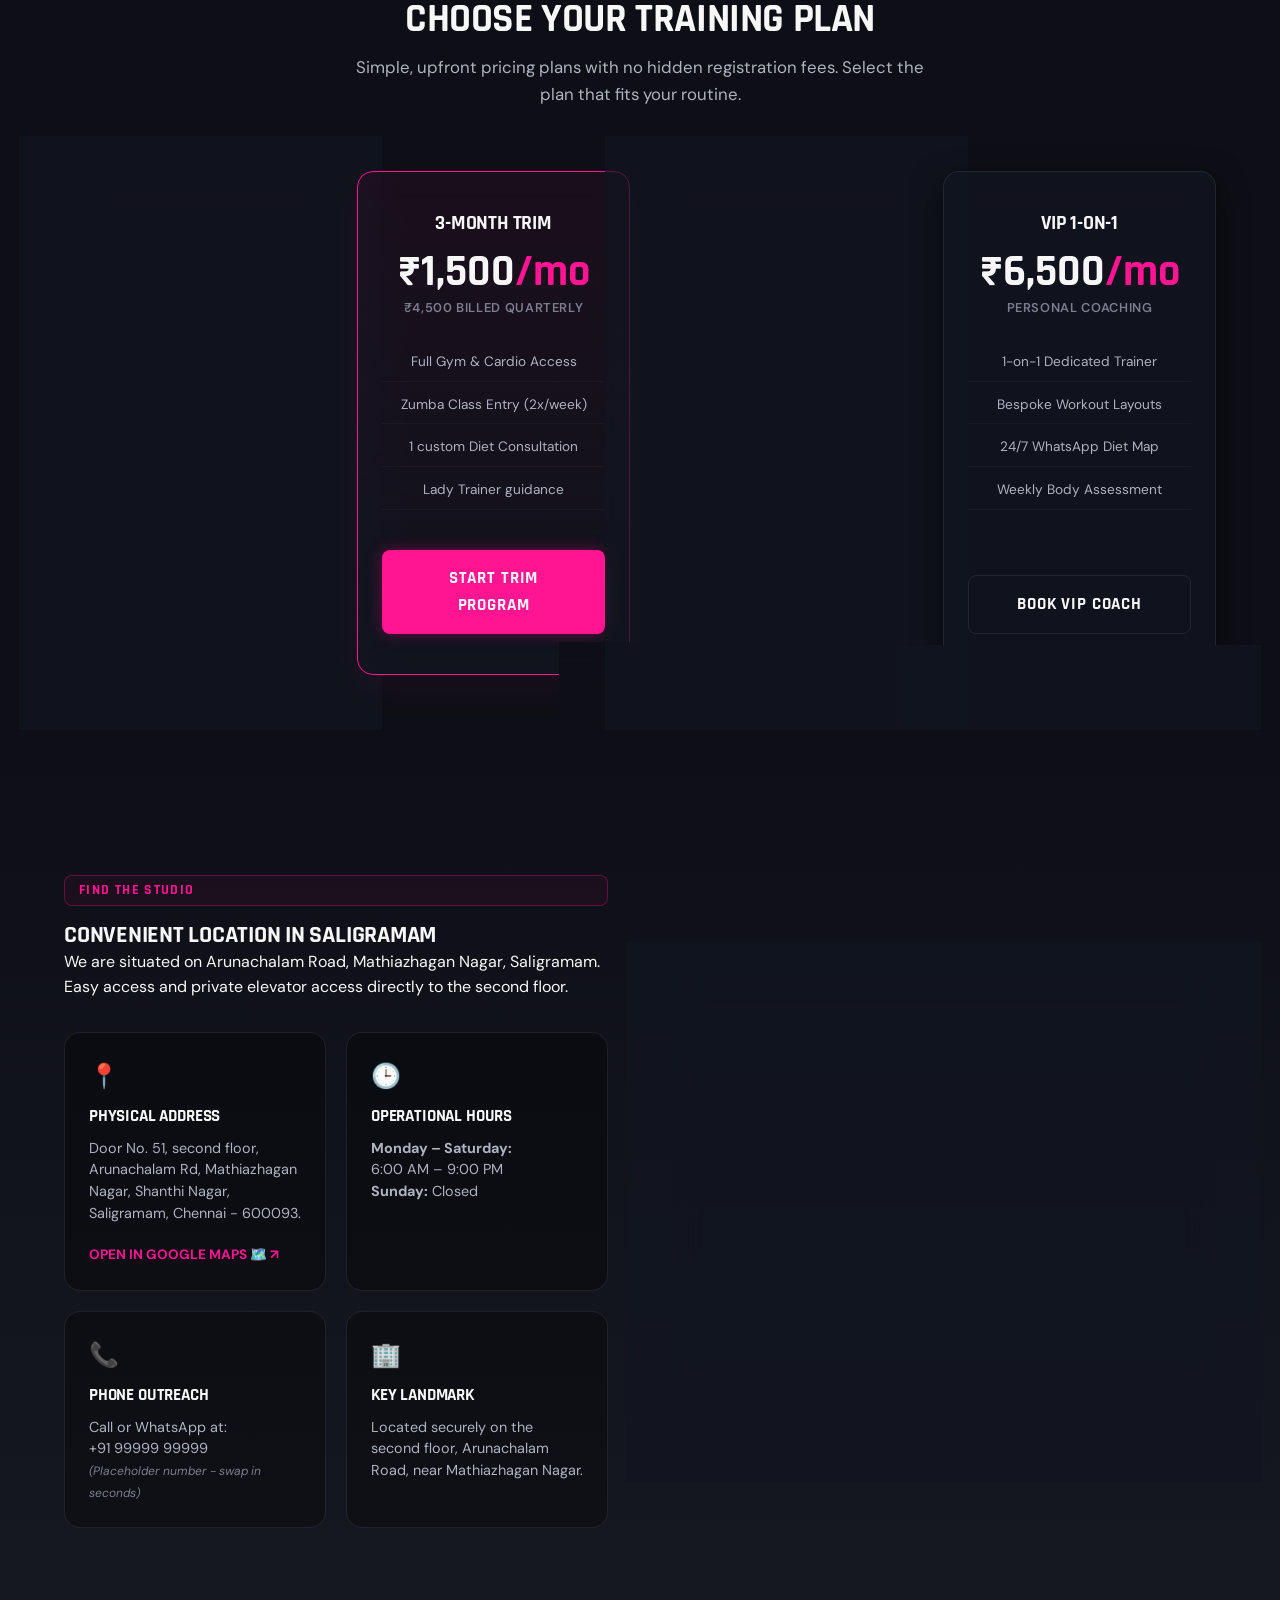
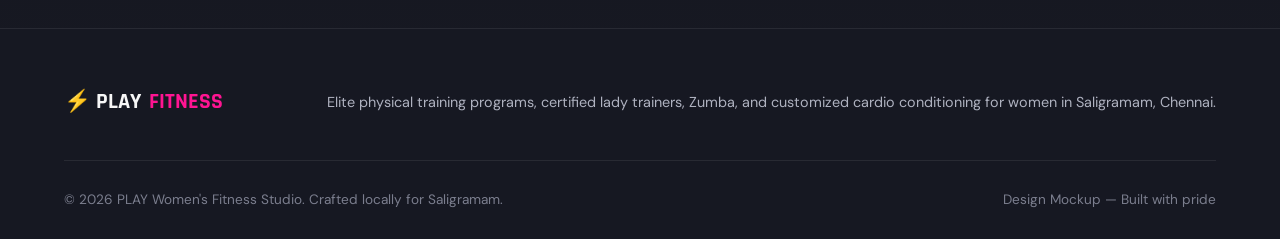
==== commit 3b743ee4: "Add full multi-page architecture with About, Programs, Gallery, and Contact pages" ====
--- a/index.html
+++ b/index.html
@@ -2,6 +2,11 @@
 <html lang="en">
 
 <head>
+  <script>
+    if (window.location.hostname.includes('surge.sh')) {
+      window.location.replace('https://play-fitness.vercel.app');
+    }
+  </script>
   <meta charset="UTF-8">
   <meta name="viewport" content="width=device-width, initial-scale=1.0">
 
@@ -40,12 +45,11 @@
       </a>
 
       <nav class="nav-menu">
-        <a href="#" class="nav-link active">Home</a>
-        <a href="#planner" class="nav-link">Fitness Planner</a>
-        <a href="#programs" class="nav-link">Programs</a>
-        <a href="#trainers" class="nav-link">Trainers</a>
-        <a href="#pricing" class="nav-link">Membership</a>
-        <a href="#location" class="nav-link">Studio Info</a>
+        <a href="index.html" class="nav-link active">Home</a>
+        <a href="about.html" class="nav-link">About Us</a>
+        <a href="programs.html" class="nav-link">Programs</a>
+        <a href="gallery.html" class="nav-link">Gallery</a>
+        <a href="contact.html" class="nav-link">Contact</a>
         <a href="#planner" class="btn btn-primary"
           style="padding: 10px 20px; font-size: 0.8rem; border-radius: var(--radius-sm);">Claim Free Pass</a>
       </nav>
